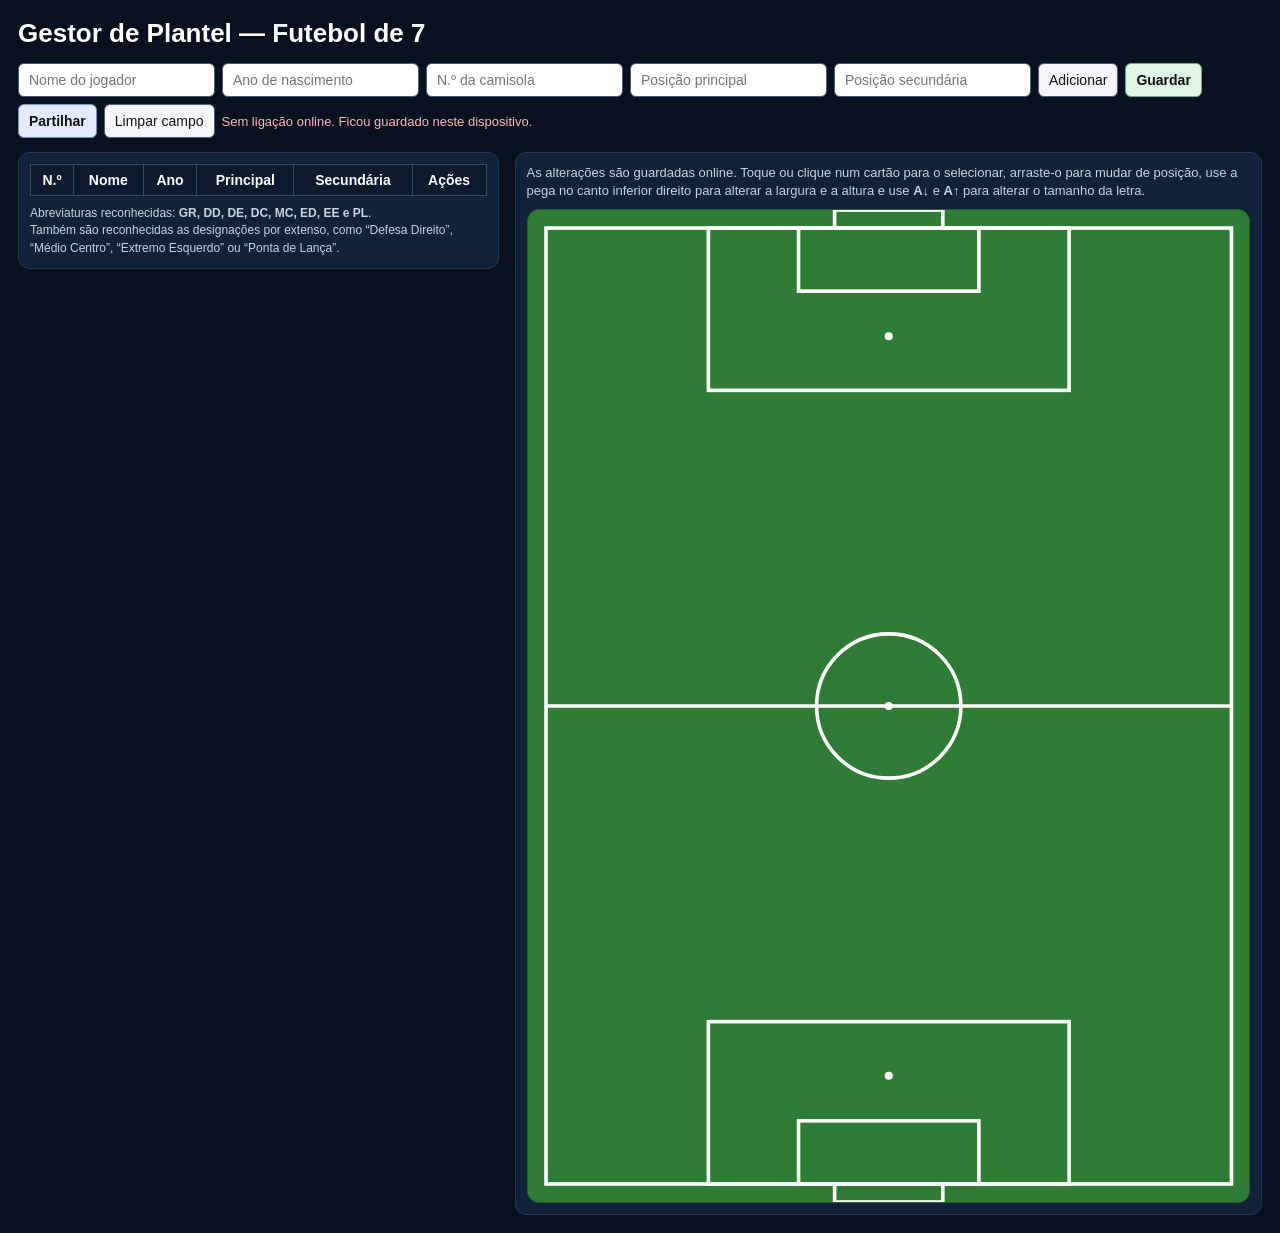
==== app.html @ 1495e764 "Add functional online app with persistent JSON storage" ====
<!DOCTYPE html><html lang="pt"><head><meta charset="UTF-8"><meta name="viewport" content="width=device-width,initial-scale=1"><title>Gestor de Plantel Futebol de 7</title><style>html,body{margin:0;min-height:100%;font-family:Arial;background:#08111f;color:#fff}body{display:flex;align-items:center;justify-content:center;padding:20px}main{text-align:center;background:#11213a;border:1px solid #29415f;border-radius:14px;padding:24px;width:min(520px,100%)}.s{width:42px;height:42px;margin:18px auto;border:4px solid #38506f;border-top-color:#dff4e4;border-radius:50%;animation:r .8s linear infinite}@keyframes r{to{transform:rotate(360deg)}}#e{color:#ffb6b6}</style></head><body><main><h1>Gestor de Plantel Futebol de 7</h1><div class="s"></div><p id="m">A abrir a aplicação…</p><p id="e"></p></main><script>(async()=>{const replacement="  let storageUri=\"\",remoteReady=false;\n  const DB_API=\"https://api.jsonstorage.net/v1/json\";\n  const CACHE_KEY=\"f7_cache_v3\",URI_KEY=\"f7_uri_v3\";\n\n  function setSaveStatus(message,isError=false){\n    els.saveStatus.textContent=message;\n    els.saveStatus.style.color=isError?\"#ffb6b6\":\"#cfe7d4\";\n  }\n\n  function getUri(){\n    const p=new URLSearchParams(location.hash.slice(1));\n    storageUri=p.get(\"db\")||localStorage.getItem(URI_KEY)||\"\";\n    if(storageUri){\n      localStorage.setItem(URI_KEY,storageUri);\n      history.replaceState(null,\"\",location.pathname+location.search+\"#db=\"+encodeURIComponent(storageUri));\n    }\n  }\n\n  function readEmbeddedState(){\n    try{\n      const p=JSON.parse(document.getElementById(\"embedded-state\").textContent||\"{}\");\n      return{players:Array.isArray(p.players)?p.players:[],updatedAt:Number(p.updatedAt)||0};\n    }catch{return{players:[],updatedAt:0}}\n  }\n\n  function localState(){\n    try{\n      const p=JSON.parse(localStorage.getItem(CACHE_KEY)||\"{}\");\n      return{players:Array.isArray(p.players)?p.players:[],updatedAt:Number(p.updatedAt)||0};\n    }catch{return{players:[],updatedAt:0}}\n  }\n\n  function cache(){\n    localStorage.setItem(CACHE_KEY,JSON.stringify({players:state.players,updatedAt:state.updatedAt}));\n  }\n\n  function save(){\n    state.updatedAt=Date.now();\n    cache();\n    if(remoteReady){\n      clearTimeout(saveTimer);\n      setSaveStatus(\"Alterações por guardar…\");\n      saveTimer=setTimeout(()=>guardarOnline(false),700);\n    }else{\n      saveAgain=true;\n      setSaveStatus(\"Guardado neste dispositivo. A sincronizar…\");\n    }\n  }\n\n  async function ensureDb(){\n    if(storageUri)return;\n    const r=await fetch(DB_API,{\n      method:\"POST\",\n      headers:{\"Content-Type\":\"application/json\"},\n      body:JSON.stringify({players:state.players,updatedAt:state.updatedAt||Date.now()})\n    });\n    const j=await r.json();\n    if(!r.ok||!j.uri)throw new Error(\"Não foi possível criar o armazenamento online.\");\n    storageUri=j.uri;\n    localStorage.setItem(URI_KEY,storageUri);\n    history.replaceState(null,\"\",location.pathname+location.search+\"#db=\"+encodeURIComponent(storageUri));\n  }\n\n  async function syncOnline(){\n    try{\n      getUri();\n      setSaveStatus(\"A ligar ao armazenamento online…\");\n      if(!storageUri){\n        await ensureDb();\n        remoteReady=true;\n        setSaveStatus(\"Armazenamento online criado.\");\n        return;\n      }\n      const r=await fetch(storageUri,{cache:\"no-store\"});\n      if(!r.ok)throw new Error();\n      const p=await r.json();\n      const remote={players:Array.isArray(p.players)?p.players:[],updatedAt:Number(p.updatedAt)||0};\n      if(remote.updatedAt>state.updatedAt){\n        state.players=remote.players;\n        state.updatedAt=remote.updatedAt;\n        cache();\n        render();\n      }\n      remoteReady=true;\n      if(state.updatedAt>remote.updatedAt||saveAgain){\n        saveAgain=false;\n        await guardarOnline(false);\n      }else setSaveStatus(\"Plantel online sincronizado.\");\n    }catch(e){\n      console.error(e);\n      setSaveStatus(\"Sem ligação online. Ficou guardado neste dispositivo.\",true);\n    }\n  }\n\n  function load(){\n    const e=readEmbeddedState(),l=localState(),n=l.updatedAt>e.updatedAt?l:e;\n    state.players=n.players;\n    state.updatedAt=n.updatedAt;\n    syncOnline();\n  }\n\n  async function guardarOnline(manual=true){\n    clearTimeout(saveTimer);\n    if(saving){saveAgain=true;return}\n    saving=true;\n    try{\n      await ensureDb();\n      remoteReady=true;\n      if(manual){state.updatedAt=Date.now();cache()}\n      setSaveStatus(\"A guardar online…\");\n      const r=await fetch(storageUri,{\n        method:\"PUT\",\n        headers:{\"Content-Type\":\"application/json\"},\n        body:JSON.stringify({players:state.players,updatedAt:state.updatedAt})\n      });\n      if(!r.ok)throw new Error();\n      setSaveStatus(\"Guardado online às \"+new Date().toLocaleTimeString(\"pt-PT\",{hour:\"2-digit\",minute:\"2-digit\"}));\n    }catch(e){\n      console.error(e);\n      remoteReady=false;\n      setSaveStatus(\"Erro online. Ficou guardado neste dispositivo.\",true);\n      if(manual)alert(\"Não foi possível guardar online neste momento.\");\n    }finally{\n      saving=false;\n      if(saveAgain&&remoteReady){saveAgain=false;saveTimer=setTimeout(()=>guardarOnline(false),150)}\n    }\n  }\n\n  async function partilharAplicacao(){\n    try{\n      await ensureDb();\n      const url=location.href;\n      if(navigator.share){\n        try{await navigator.share({title:\"Plantel Futebol de 7\",text:\"Ligação para abrir e editar o plantel.\",url});return}\n        catch(e){if(e&&e.name===\"AbortError\")return}\n      }\n      try{await navigator.clipboard.writeText(url);setSaveStatus(\"Ligação do plantel copiada.\")}\n      catch{prompt(\"Copie esta ligação do plantel:\",url)}\n    }catch{alert(\"Não foi possível preparar a ligação de partilha.\")}\n  }\n\n  function escapeHtml(value) {";try{const r=await fetch("./index.html?v=3",{cache:"no-store"});if(!r.ok)throw Error("Não foi possível carregar a aplicação.");const s=await r.text(),x=s.match(/const DATA='([^']+)'/);if(!x)throw Error("Dados da aplicação não encontrados.");if(!window.DecompressionStream)throw Error("Atualize o navegador.");const b=atob(x[1]),u=new Uint8Array(b.length);for(let i=0;i<b.length;i++)u[i]=b.charCodeAt(i);const h=await new Response(new Blob([u]).stream().pipeThrough(new DecompressionStream("gzip"))).text();const p=/  function getSiteId\(\) \{[\s\S]*?  function escapeHtml\(value\) \{/;if(!p.test(h))throw Error("Não foi possível ativar o armazenamento online.");document.open();document.write(h.replace(p,replacement));document.close()}catch(e){console.error(e);document.querySelector(".s").style.display="none";document.getElementById("m").textContent="Não foi possível abrir a aplicação.";document.getElementById("e").textContent=e.message}})();</script></body></html>
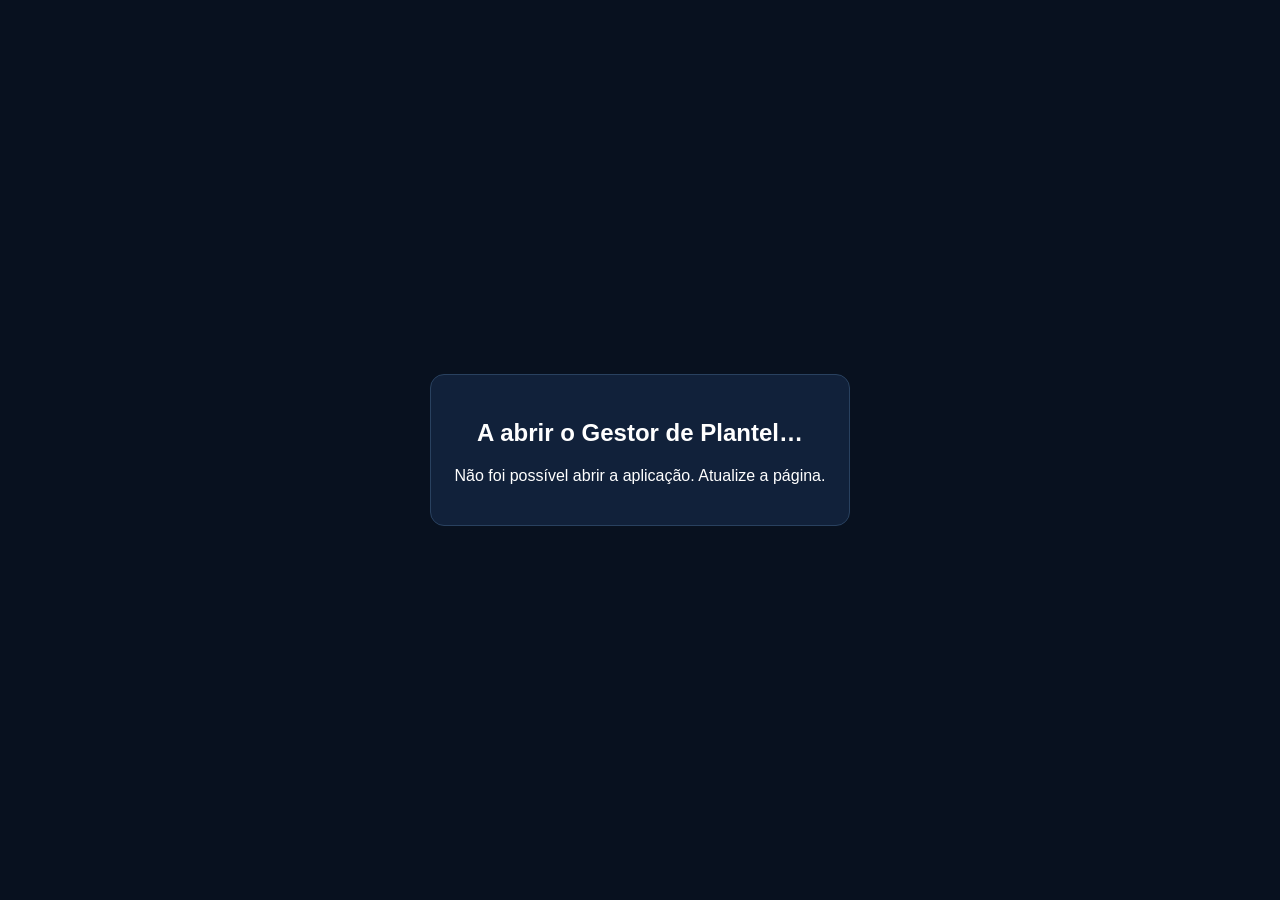
==== commit 117a4a6d: "Corrigir aplicação e armazenamento online" ====
--- a/app.html
+++ b/app.html
@@ -1 +1,64 @@
-<!DOCTYPE html><html lang="pt"><head><meta charset="UTF-8"><meta name="viewport" content="width=device-width,initial-scale=1"><title>Gestor de Plantel Futebol de 7</title><style>html,body{margin:0;min-height:100%;font-family:Arial;background:#08111f;color:#fff}body{display:flex;align-items:center;justify-content:center;padding:20px}main{text-align:center;background:#11213a;border:1px solid #29415f;border-radius:14px;padding:24px;width:min(520px,100%)}.s{width:42px;height:42px;margin:18px auto;border:4px solid #38506f;border-top-color:#dff4e4;border-radius:50%;animation:r .8s linear infinite}@keyframes r{to{transform:rotate(360deg)}}#e{color:#ffb6b6}</style></head><body><main><h1>Gestor de Plantel Futebol de 7</h1><div class="s"></div><p id="m">A abrir a aplicação…</p><p id="e"></p></main><script>(async()=>{const replacement="  let storageUri=\"\",remoteReady=false;\n  const DB_API=\"https://api.jsonstorage.net/v1/json\";\n  const CACHE_KEY=\"f7_cache_v3\",URI_KEY=\"f7_uri_v3\";\n\n  function setSaveStatus(message,isError=false){\n    els.saveStatus.textContent=message;\n    els.saveStatus.style.color=isError?\"#ffb6b6\":\"#cfe7d4\";\n  }\n\n  function getUri(){\n    const p=new URLSearchParams(location.hash.slice(1));\n    storageUri=p.get(\"db\")||localStorage.getItem(URI_KEY)||\"\";\n    if(storageUri){\n      localStorage.setItem(URI_KEY,storageUri);\n      history.replaceState(null,\"\",location.pathname+location.search+\"#db=\"+encodeURIComponent(storageUri));\n    }\n  }\n\n  function readEmbeddedState(){\n    try{\n      const p=JSON.parse(document.getElementById(\"embedded-state\").textContent||\"{}\");\n      return{players:Array.isArray(p.players)?p.players:[],updatedAt:Number(p.updatedAt)||0};\n    }catch{return{players:[],updatedAt:0}}\n  }\n\n  function localState(){\n    try{\n      const p=JSON.parse(localStorage.getItem(CACHE_KEY)||\"{}\");\n      return{players:Array.isArray(p.players)?p.players:[],updatedAt:Number(p.updatedAt)||0};\n    }catch{return{players:[],updatedAt:0}}\n  }\n\n  function cache(){\n    localStorage.setItem(CACHE_KEY,JSON.stringify({players:state.players,updatedAt:state.updatedAt}));\n  }\n\n  function save(){\n    state.updatedAt=Date.now();\n    cache();\n    if(remoteReady){\n      clearTimeout(saveTimer);\n      setSaveStatus(\"Alterações por guardar…\");\n      saveTimer=setTimeout(()=>guardarOnline(false),700);\n    }else{\n      saveAgain=true;\n      setSaveStatus(\"Guardado neste dispositivo. A sincronizar…\");\n    }\n  }\n\n  async function ensureDb(){\n    if(storageUri)return;\n    const r=await fetch(DB_API,{\n      method:\"POST\",\n      headers:{\"Content-Type\":\"application/json\"},\n      body:JSON.stringify({players:state.players,updatedAt:state.updatedAt||Date.now()})\n    });\n    const j=await r.json();\n    if(!r.ok||!j.uri)throw new Error(\"Não foi possível criar o armazenamento online.\");\n    storageUri=j.uri;\n    localStorage.setItem(URI_KEY,storageUri);\n    history.replaceState(null,\"\",location.pathname+location.search+\"#db=\"+encodeURIComponent(storageUri));\n  }\n\n  async function syncOnline(){\n    try{\n      getUri();\n      setSaveStatus(\"A ligar ao armazenamento online…\");\n      if(!storageUri){\n        await ensureDb();\n        remoteReady=true;\n        setSaveStatus(\"Armazenamento online criado.\");\n        return;\n      }\n      const r=await fetch(storageUri,{cache:\"no-store\"});\n      if(!r.ok)throw new Error();\n      const p=await r.json();\n      const remote={players:Array.isArray(p.players)?p.players:[],updatedAt:Number(p.updatedAt)||0};\n      if(remote.updatedAt>state.updatedAt){\n        state.players=remote.players;\n        state.updatedAt=remote.updatedAt;\n        cache();\n        render();\n      }\n      remoteReady=true;\n      if(state.updatedAt>remote.updatedAt||saveAgain){\n        saveAgain=false;\n        await guardarOnline(false);\n      }else setSaveStatus(\"Plantel online sincronizado.\");\n    }catch(e){\n      console.error(e);\n      setSaveStatus(\"Sem ligação online. Ficou guardado neste dispositivo.\",true);\n    }\n  }\n\n  function load(){\n    const e=readEmbeddedState(),l=localState(),n=l.updatedAt>e.updatedAt?l:e;\n    state.players=n.players;\n    state.updatedAt=n.updatedAt;\n    syncOnline();\n  }\n\n  async function guardarOnline(manual=true){\n    clearTimeout(saveTimer);\n    if(saving){saveAgain=true;return}\n    saving=true;\n    try{\n      await ensureDb();\n      remoteReady=true;\n      if(manual){state.updatedAt=Date.now();cache()}\n      setSaveStatus(\"A guardar online…\");\n      const r=await fetch(storageUri,{\n        method:\"PUT\",\n        headers:{\"Content-Type\":\"application/json\"},\n        body:JSON.stringify({players:state.players,updatedAt:state.updatedAt})\n      });\n      if(!r.ok)throw new Error();\n      setSaveStatus(\"Guardado online às \"+new Date().toLocaleTimeString(\"pt-PT\",{hour:\"2-digit\",minute:\"2-digit\"}));\n    }catch(e){\n      console.error(e);\n      remoteReady=false;\n      setSaveStatus(\"Erro online. Ficou guardado neste dispositivo.\",true);\n      if(manual)alert(\"Não foi possível guardar online neste momento.\");\n    }finally{\n      saving=false;\n      if(saveAgain&&remoteReady){saveAgain=false;saveTimer=setTimeout(()=>guardarOnline(false),150)}\n    }\n  }\n\n  async function partilharAplicacao(){\n    try{\n      await ensureDb();\n      const url=location.href;\n      if(navigator.share){\n        try{await navigator.share({title:\"Plantel Futebol de 7\",text:\"Ligação para abrir e editar o plantel.\",url});return}\n        catch(e){if(e&&e.name===\"AbortError\")return}\n      }\n      try{await navigator.clipboard.writeText(url);setSaveStatus(\"Ligação do plantel copiada.\")}\n      catch{prompt(\"Copie esta ligação do plantel:\",url)}\n    }catch{alert(\"Não foi possível preparar a ligação de partilha.\")}\n  }\n\n  function escapeHtml(value) {";try{const r=await fetch("./index.html?v=3",{cache:"no-store"});if(!r.ok)throw Error("Não foi possível carregar a aplicação.");const s=await r.text(),x=s.match(/const DATA='([^']+)'/);if(!x)throw Error("Dados da aplicação não encontrados.");if(!window.DecompressionStream)throw Error("Atualize o navegador.");const b=atob(x[1]),u=new Uint8Array(b.length);for(let i=0;i<b.length;i++)u[i]=b.charCodeAt(i);const h=await new Response(new Blob([u]).stream().pipeThrough(new DecompressionStream("gzip"))).text();const p=/  function getSiteId\(\) \{[\s\S]*?  function escapeHtml\(value\) \{/;if(!p.test(h))throw Error("Não foi possível ativar o armazenamento online.");document.open();document.write(h.replace(p,replacement));document.close()}catch(e){console.error(e);document.querySelector(".s").style.display="none";document.getElementById("m").textContent="Não foi possível abrir a aplicação.";document.getElementById("e").textContent=e.message}})();</script></body></html>+<!DOCTYPE html>
+<html lang="pt">
+<head><meta charset="UTF-8"><meta name="viewport" content="width=device-width,initial-scale=1">
+<title>Gestor de Plantel Futebol de 7</title>
+<style>
+body{margin:0;min-height:100vh;display:flex;align-items:center;justify-content:center;background:#08111f;color:#fff;font-family:Arial,sans-serif}
+.box{max-width:520px;margin:20px;padding:24px;border:1px solid #29415f;border-radius:14px;background:#11213a;text-align:center}
+.spinner{width:40px;height:40px;margin:18px auto;border:4px solid #38506f;border-top-color:#dff4e4;border-radius:50%;animation:s .8s linear infinite}@keyframes s{to{transform:rotate(360deg)}}
+</style></head><body>
+<div class="box"><h2>A abrir o Gestor de Plantel…</h2><div class="spinner"></div><p id="msg">A preparar a aplicação.</p></div>
+<script>
+(async()=>{
+const msg=document.getElementById("msg");
+try{
+  const src=await fetch("https://raw.githubusercontent.com/tiagoccPT/plantel-futebol7/main/index.html?"+Date.now(),{cache:"no-store"}).then(r=>{if(!r.ok)throw new Error("Fonte indisponível");return r.text()});
+  const m=src.match(/const DATA='([^']+)'/);
+  if(!m)throw new Error("Dados da aplicação não encontrados");
+  const bin=atob(m[1]),bytes=new Uint8Array(bin.length);
+  for(let i=0;i<bin.length;i++)bytes[i]=bin.charCodeAt(i);
+  let html=await new Response(new Blob([bytes]).stream().pipeThrough(new DecompressionStream("gzip"))).text();
+
+  html=html.replace(
+    '  const JSON_BLOB_ID = "__JSONBLOB_ID__";\n  const JSON_BLOB_URL = "https://jsonblob.com/api/jsonBlob/" + JSON_BLOB_ID;\n',
+    '  const LOCAL_STATE_KEY = "f7_plantel_state_v2";\n  const BLOB_ID_KEY = "f7_plantel_blob_id_v2";\n  let JSON_BLOB_ID = new URLSearchParams(location.hash.replace(/^#/, "")).get("blob") || localStorage.getItem(BLOB_ID_KEY) || "";\n  let JSON_BLOB_URL = JSON_BLOB_ID ? "https://jsonblob.com/api/jsonBlob/" + JSON_BLOB_ID : "";\n'
+  );
+
+  const start=html.indexOf("  function save() {");
+  const end=html.indexOf("  async function shareApp()");
+  if(start<0||end<0)throw new Error("Versão da aplicação não reconhecida");
+  const backend=`  function snapshot(){return{players:state.players,updatedAt:state.updatedAt}}
+  function saveLocal(){try{localStorage.setItem(LOCAL_STATE_KEY,JSON.stringify(snapshot()))}catch(e){console.warn(e)}}
+  function updateShareUrl(){if(!JSON_BLOB_ID)return;localStorage.setItem(BLOB_ID_KEY,JSON_BLOB_ID);const p=new URLSearchParams();p.set("blob",JSON_BLOB_ID);history.replaceState(null,"",location.pathname+location.search+"#"+p.toString())}
+  async function ensureOnlineBlob(){if(JSON_BLOB_URL)return JSON_BLOB_URL;const r=await fetch("https://jsonblob.com/api/jsonBlob",{method:"POST",headers:{"Content-Type":"application/json","Accept":"application/json"},body:JSON.stringify(snapshot())});if(!r.ok)throw new Error("Falha ao criar armazenamento");const loc=r.headers.get("Location")||r.headers.get("location"),hid=r.headers.get("X-jsonblob")||r.headers.get("x-jsonblob"),did=loc?loc.split("/").filter(Boolean).pop():"";JSON_BLOB_ID=hid||did;if(!JSON_BLOB_ID)throw new Error("Sem identificador");JSON_BLOB_URL="https://jsonblob.com/api/jsonBlob/"+JSON_BLOB_ID;updateShareUrl();return JSON_BLOB_URL}
+  function save(){state.updatedAt=Date.now();saveLocal();clearTimeout(saveTimer);setSaveStatus("Alterações por guardar…");saveTimer=setTimeout(()=>saveOnline(false),850)}
+  async function load(){setSaveStatus("A carregar o plantel…");try{const l=JSON.parse(localStorage.getItem(LOCAL_STATE_KEY)||"null");if(l&&Array.isArray(l.players)){state.players=l.players;state.updatedAt=Number(l.updatedAt)||0}}catch(e){console.warn(e)}
+    if(!JSON_BLOB_ID){try{await ensureOnlineBlob();setSaveStatus("Plantel online pronto.")}catch(e){console.warn(e);setSaveStatus("Modo local ativo. A app continua funcional.",true)}saveLocal();return}
+    JSON_BLOB_URL="https://jsonblob.com/api/jsonBlob/"+JSON_BLOB_ID;updateShareUrl();
+    try{const r=await fetch(JSON_BLOB_URL,{method:"GET",headers:{"Accept":"application/json"},cache:"no-store"});if(!r.ok)throw new Error("Falha ao carregar");const d=await r.json();if(Array.isArray(d.players)){state.players=d.players;state.updatedAt=Number(d.updatedAt)||0;saveLocal()}setSaveStatus("Plantel online carregado.")}catch(e){console.warn(e);setSaveStatus("Sem ligação online. A usar a cópia local.",true)}
+  }
+  async function saveOnline(manual=true){if(saving){saveAgain=true;return}clearTimeout(saveTimer);saving=true;state.updatedAt=Date.now();saveLocal();setSaveStatus("A guardar online…");
+    try{await ensureOnlineBlob();const r=await fetch(JSON_BLOB_URL,{method:"PUT",headers:{"Content-Type":"application/json","Accept":"application/json"},body:JSON.stringify(snapshot())});if(!r.ok)throw new Error("Falha ao guardar");const t=new Date().toLocaleTimeString("pt-PT",{hour:"2-digit",minute:"2-digit",second:"2-digit"});setSaveStatus("Guardado online às "+t)}
+    catch(e){console.warn(e);setSaveStatus("Guardado neste dispositivo. Online indisponível.",true);if(manual)alert("A aplicação ficou guardada neste dispositivo. A sincronização online não está disponível neste momento.")}
+    finally{saving=false;if(saveAgain){saveAgain=false;saveTimer=setTimeout(()=>saveOnline(false),150)}}
+  }
+
+`;
+  html=html.slice(0,start)+backend+html.slice(end);
+
+  const ss=html.indexOf("  async function shareApp()");
+  const se=html.indexOf("  function ",ss+10);
+  if(ss<0||se<0)throw new Error("Partilha não reconhecida");
+  const share=`  async function shareApp(){try{await ensureOnlineBlob()}catch(e){console.warn(e)}const url=location.href;try{if(navigator.share){await navigator.share({title:"Plantel Futebol de 7",text:"Plantel editável de futebol de 7.",url});return}}catch(e){if(e&&e.name==="AbortError")return}try{await navigator.clipboard.writeText(url);setSaveStatus("Ligação copiada.")}catch(e){prompt("Copie esta ligação:",url)}}
+
+`;
+  html=html.slice(0,ss)+share+html.slice(se);
+  html=html.replace("As alterações são guardadas online no mesmo plantel. Toque ou clique num","As alterações são guardadas automaticamente. Use <b>Partilhar</b> para abrir o mesmo plantel noutro dispositivo. Toque ou clique num");
+
+  document.open();document.write(html);document.close();
+}catch(e){
+  console.error(e);msg.textContent="Não foi possível abrir a aplicação. Atualize a página.";
+  document.querySelector(".spinner").style.display="none";
+}
+})();
+</script></body></html>
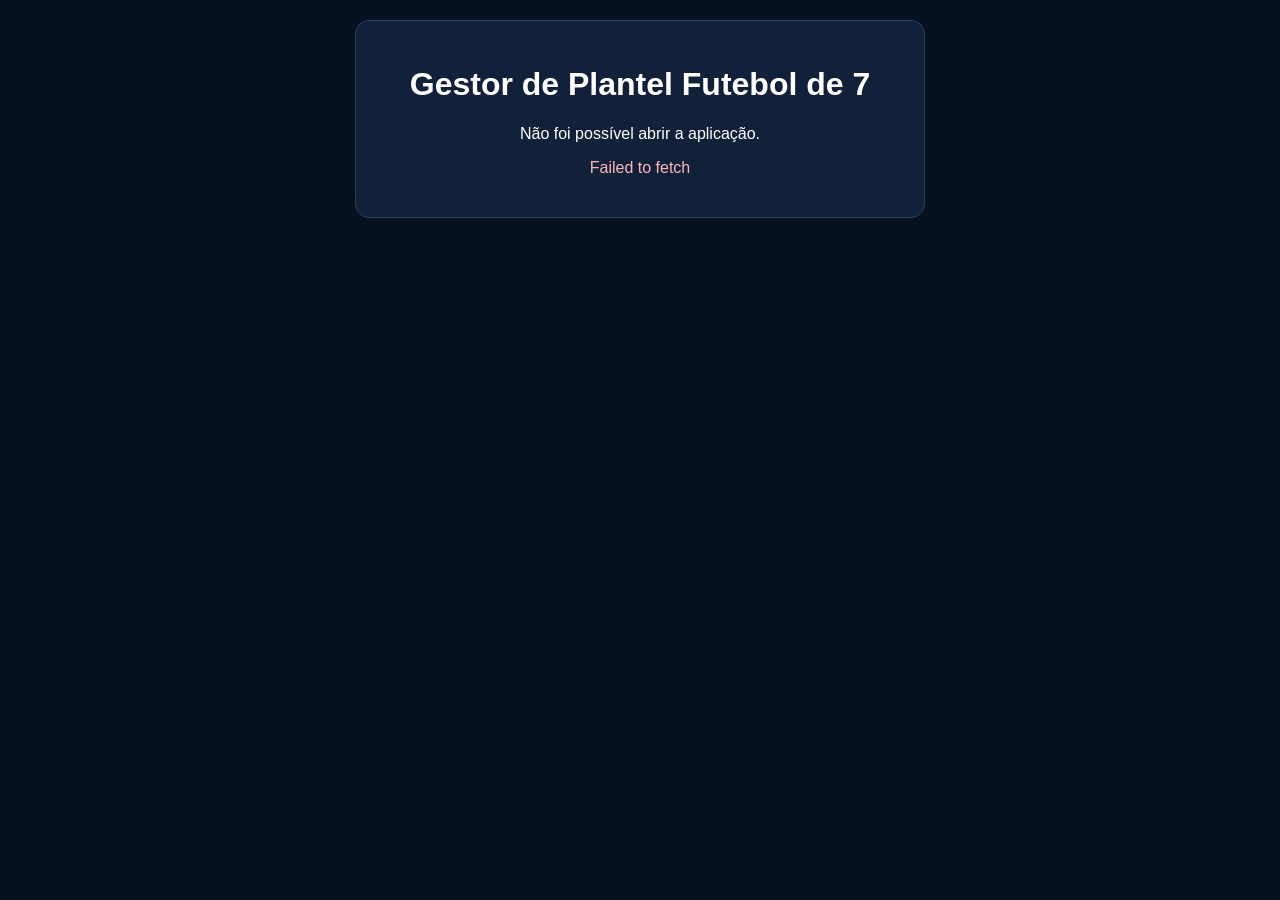
==== commit fc56a92d: "Tornar a aplicação online funcional e partilhável" ====
--- a/app.html
+++ b/app.html
@@ -1,64 +1,178 @@
 <!DOCTYPE html>
 <html lang="pt">
-<head><meta charset="UTF-8"><meta name="viewport" content="width=device-width,initial-scale=1">
+<head>
+<meta charset="UTF-8"><meta name="viewport" content="width=device-width,initial-scale=1">
 <title>Gestor de Plantel Futebol de 7</title>
 <style>
-body{margin:0;min-height:100vh;display:flex;align-items:center;justify-content:center;background:#08111f;color:#fff;font-family:Arial,sans-serif}
-.box{max-width:520px;margin:20px;padding:24px;border:1px solid #29415f;border-radius:14px;background:#11213a;text-align:center}
-.spinner{width:40px;height:40px;margin:18px auto;border:4px solid #38506f;border-top-color:#dff4e4;border-radius:50%;animation:s .8s linear infinite}@keyframes s{to{transform:rotate(360deg)}}
-</style></head><body>
-<div class="box"><h2>A abrir o Gestor de Plantel…</h2><div class="spinner"></div><p id="msg">A preparar a aplicação.</p></div>
+html,body{margin:0;min-height:100%;font-family:Arial;background:#08111f;color:#fff}
+body{display:flex;align-items:center;justify-content:center;padding:20px}
+main{text-align:center;background:#11213a;border:1px solid #29415f;border-radius:14px;padding:24px;width:min(520px,100%)}
+.s{width:42px;height:42px;margin:18px auto;border:4px solid #38506f;border-top-color:#dff4e4;border-radius:50%;animation:r .8s linear infinite}
+@keyframes r{to{transform:rotate(360deg)}}#e{color:#ffb6b6}
+</style></head>
+<body><main><h1>Gestor de Plantel Futebol de 7</h1><div class="s"></div><p id="m">A abrir a aplicação…</p><p id="e"></p></main>
 <script>
 (async()=>{
-const msg=document.getElementById("msg");
-try{
-  const src=await fetch("https://raw.githubusercontent.com/tiagoccPT/plantel-futebol7/main/index.html?"+Date.now(),{cache:"no-store"}).then(r=>{if(!r.ok)throw new Error("Fonte indisponível");return r.text()});
-  const m=src.match(/const DATA='([^']+)'/);
-  if(!m)throw new Error("Dados da aplicação não encontrados");
-  const bin=atob(m[1]),bytes=new Uint8Array(bin.length);
-  for(let i=0;i<bin.length;i++)bytes[i]=bin.charCodeAt(i);
-  let html=await new Response(new Blob([bytes]).stream().pipeThrough(new DecompressionStream("gzip"))).text();
+const replacement=`  let storageUri="",remoteReady=false;
+  const DB_API="https://api.jsonstorage.net/v1/json";
+  const CACHE_KEY="f7_cache_v3",URI_KEY="f7_uri_v3";
 
-  html=html.replace(
-    '  const JSON_BLOB_ID = "__JSONBLOB_ID__";\n  const JSON_BLOB_URL = "https://jsonblob.com/api/jsonBlob/" + JSON_BLOB_ID;\n',
-    '  const LOCAL_STATE_KEY = "f7_plantel_state_v2";\n  const BLOB_ID_KEY = "f7_plantel_blob_id_v2";\n  let JSON_BLOB_ID = new URLSearchParams(location.hash.replace(/^#/, "")).get("blob") || localStorage.getItem(BLOB_ID_KEY) || "";\n  let JSON_BLOB_URL = JSON_BLOB_ID ? "https://jsonblob.com/api/jsonBlob/" + JSON_BLOB_ID : "";\n'
-  );
-
-  const start=html.indexOf("  function save() {");
-  const end=html.indexOf("  async function shareApp()");
-  if(start<0||end<0)throw new Error("Versão da aplicação não reconhecida");
-  const backend=`  function snapshot(){return{players:state.players,updatedAt:state.updatedAt}}
-  function saveLocal(){try{localStorage.setItem(LOCAL_STATE_KEY,JSON.stringify(snapshot()))}catch(e){console.warn(e)}}
-  function updateShareUrl(){if(!JSON_BLOB_ID)return;localStorage.setItem(BLOB_ID_KEY,JSON_BLOB_ID);const p=new URLSearchParams();p.set("blob",JSON_BLOB_ID);history.replaceState(null,"",location.pathname+location.search+"#"+p.toString())}
-  async function ensureOnlineBlob(){if(JSON_BLOB_URL)return JSON_BLOB_URL;const r=await fetch("https://jsonblob.com/api/jsonBlob",{method:"POST",headers:{"Content-Type":"application/json","Accept":"application/json"},body:JSON.stringify(snapshot())});if(!r.ok)throw new Error("Falha ao criar armazenamento");const loc=r.headers.get("Location")||r.headers.get("location"),hid=r.headers.get("X-jsonblob")||r.headers.get("x-jsonblob"),did=loc?loc.split("/").filter(Boolean).pop():"";JSON_BLOB_ID=hid||did;if(!JSON_BLOB_ID)throw new Error("Sem identificador");JSON_BLOB_URL="https://jsonblob.com/api/jsonBlob/"+JSON_BLOB_ID;updateShareUrl();return JSON_BLOB_URL}
-  function save(){state.updatedAt=Date.now();saveLocal();clearTimeout(saveTimer);setSaveStatus("Alterações por guardar…");saveTimer=setTimeout(()=>saveOnline(false),850)}
-  async function load(){setSaveStatus("A carregar o plantel…");try{const l=JSON.parse(localStorage.getItem(LOCAL_STATE_KEY)||"null");if(l&&Array.isArray(l.players)){state.players=l.players;state.updatedAt=Number(l.updatedAt)||0}}catch(e){console.warn(e)}
-    if(!JSON_BLOB_ID){try{await ensureOnlineBlob();setSaveStatus("Plantel online pronto.")}catch(e){console.warn(e);setSaveStatus("Modo local ativo. A app continua funcional.",true)}saveLocal();return}
-    JSON_BLOB_URL="https://jsonblob.com/api/jsonBlob/"+JSON_BLOB_ID;updateShareUrl();
-    try{const r=await fetch(JSON_BLOB_URL,{method:"GET",headers:{"Accept":"application/json"},cache:"no-store"});if(!r.ok)throw new Error("Falha ao carregar");const d=await r.json();if(Array.isArray(d.players)){state.players=d.players;state.updatedAt=Number(d.updatedAt)||0;saveLocal()}setSaveStatus("Plantel online carregado.")}catch(e){console.warn(e);setSaveStatus("Sem ligação online. A usar a cópia local.",true)}
-  }
-  async function saveOnline(manual=true){if(saving){saveAgain=true;return}clearTimeout(saveTimer);saving=true;state.updatedAt=Date.now();saveLocal();setSaveStatus("A guardar online…");
-    try{await ensureOnlineBlob();const r=await fetch(JSON_BLOB_URL,{method:"PUT",headers:{"Content-Type":"application/json","Accept":"application/json"},body:JSON.stringify(snapshot())});if(!r.ok)throw new Error("Falha ao guardar");const t=new Date().toLocaleTimeString("pt-PT",{hour:"2-digit",minute:"2-digit",second:"2-digit"});setSaveStatus("Guardado online às "+t)}
-    catch(e){console.warn(e);setSaveStatus("Guardado neste dispositivo. Online indisponível.",true);if(manual)alert("A aplicação ficou guardada neste dispositivo. A sincronização online não está disponível neste momento.")}
-    finally{saving=false;if(saveAgain){saveAgain=false;saveTimer=setTimeout(()=>saveOnline(false),150)}}
+  function setSaveStatus(message,isError=false){
+    els.saveStatus.textContent=message;
+    els.saveStatus.style.color=isError?"#ffb6b6":"#cfe7d4";
   }
 
-`;
-  html=html.slice(0,start)+backend+html.slice(end);
+  function getUri(){
+    const p=new URLSearchParams(location.hash.slice(1));
+    storageUri=p.get("db")||localStorage.getItem(URI_KEY)||"";
+    if(storageUri){
+      localStorage.setItem(URI_KEY,storageUri);
+      history.replaceState(null,"",location.pathname+location.search+"#db="+encodeURIComponent(storageUri));
+    }
+  }
 
-  const ss=html.indexOf("  async function shareApp()");
-  const se=html.indexOf("  function ",ss+10);
-  if(ss<0||se<0)throw new Error("Partilha não reconhecida");
-  const share=`  async function shareApp(){try{await ensureOnlineBlob()}catch(e){console.warn(e)}const url=location.href;try{if(navigator.share){await navigator.share({title:"Plantel Futebol de 7",text:"Plantel editável de futebol de 7.",url});return}}catch(e){if(e&&e.name==="AbortError")return}try{await navigator.clipboard.writeText(url);setSaveStatus("Ligação copiada.")}catch(e){prompt("Copie esta ligação:",url)}}
+  function readEmbeddedState(){
+    try{
+      const p=JSON.parse(document.getElementById("embedded-state").textContent||"{}");
+      return{players:Array.isArray(p.players)?p.players:[],updatedAt:Number(p.updatedAt)||0};
+    }catch{return{players:[],updatedAt:0}}
+  }
 
-`;
-  html=html.slice(0,ss)+share+html.slice(se);
-  html=html.replace("As alterações são guardadas online no mesmo plantel. Toque ou clique num","As alterações são guardadas automaticamente. Use <b>Partilhar</b> para abrir o mesmo plantel noutro dispositivo. Toque ou clique num");
+  function localState(){
+    try{
+      const p=JSON.parse(localStorage.getItem(CACHE_KEY)||"{}");
+      return{players:Array.isArray(p.players)?p.players:[],updatedAt:Number(p.updatedAt)||0};
+    }catch{return{players:[],updatedAt:0}}
+  }
 
-  document.open();document.write(html);document.close();
+  function cache(){
+    localStorage.setItem(CACHE_KEY,JSON.stringify({players:state.players,updatedAt:state.updatedAt}));
+  }
+
+  function save(){
+    state.updatedAt=Date.now();
+    cache();
+    if(remoteReady){
+      clearTimeout(saveTimer);
+      setSaveStatus("Alterações por guardar…");
+      saveTimer=setTimeout(()=>guardarOnline(false),700);
+    }else{
+      saveAgain=true;
+      setSaveStatus("Guardado neste dispositivo. A sincronizar…");
+    }
+  }
+
+  async function ensureDb(){
+    if(storageUri)return;
+    const r=await fetch(DB_API,{
+      method:"POST",
+      headers:{"Content-Type":"application/json"},
+      body:JSON.stringify({players:state.players,updatedAt:state.updatedAt||Date.now()})
+    });
+    const j=await r.json();
+    if(!r.ok||!j.uri)throw new Error("Não foi possível criar o armazenamento online.");
+    storageUri=j.uri;
+    localStorage.setItem(URI_KEY,storageUri);
+    history.replaceState(null,"",location.pathname+location.search+"#db="+encodeURIComponent(storageUri));
+  }
+
+  async function syncOnline(){
+    try{
+      getUri();
+      setSaveStatus("A ligar ao armazenamento online…");
+      if(!storageUri){
+        await ensureDb();
+        remoteReady=true;
+        setSaveStatus("Armazenamento online criado.");
+        return;
+      }
+      const r=await fetch(storageUri,{cache:"no-store"});
+      if(!r.ok)throw new Error();
+      const p=await r.json();
+      const remote={players:Array.isArray(p.players)?p.players:[],updatedAt:Number(p.updatedAt)||0};
+      if(remote.updatedAt>state.updatedAt){
+        state.players=remote.players;
+        state.updatedAt=remote.updatedAt;
+        cache();
+        render();
+      }
+      remoteReady=true;
+      if(state.updatedAt>remote.updatedAt||saveAgain){
+        saveAgain=false;
+        await guardarOnline(false);
+      }else setSaveStatus("Plantel online sincronizado.");
+    }catch(e){
+      console.error(e);
+      setSaveStatus("Sem ligação online. Ficou guardado neste dispositivo.",true);
+    }
+  }
+
+  function load(){
+    const e=readEmbeddedState(),l=localState(),n=l.updatedAt>e.updatedAt?l:e;
+    state.players=n.players;
+    state.updatedAt=n.updatedAt;
+    syncOnline();
+  }
+
+  async function guardarOnline(manual=true){
+    clearTimeout(saveTimer);
+    if(saving){saveAgain=true;return}
+    saving=true;
+    try{
+      await ensureDb();
+      remoteReady=true;
+      if(manual){state.updatedAt=Date.now();cache()}
+      setSaveStatus("A guardar online…");
+      const r=await fetch(storageUri,{
+        method:"PUT",
+        headers:{"Content-Type":"application/json"},
+        body:JSON.stringify({players:state.players,updatedAt:state.updatedAt})
+      });
+      if(!r.ok)throw new Error();
+      setSaveStatus("Guardado online às "+new Date().toLocaleTimeString("pt-PT",{hour:"2-digit",minute:"2-digit"}));
+    }catch(e){
+      console.error(e);
+      remoteReady=false;
+      setSaveStatus("Erro online. Ficou guardado neste dispositivo.",true);
+      if(manual)alert("Não foi possível guardar online neste momento.");
+    }finally{
+      saving=false;
+      if(saveAgain&&remoteReady){saveAgain=false;saveTimer=setTimeout(()=>guardarOnline(false),150)}
+    }
+  }
+
+  async function partilharAplicacao(){
+    try{
+      await ensureDb();
+      const url=location.href;
+      if(navigator.share){
+        try{await navigator.share({title:"Plantel Futebol de 7",text:"Ligação para abrir e editar o plantel.",url});return}
+        catch(e){if(e&&e.name==="AbortError")return}
+      }
+      try{await navigator.clipboard.writeText(url);setSaveStatus("Ligação do plantel copiada.")}
+      catch{prompt("Copie esta ligação do plantel:",url)}
+    }catch{alert("Não foi possível preparar a ligação de partilha.")}
+  }
+
+  function escapeHtml(value) {`;
+
+try{
+  const r=await fetch("https://raw.githubusercontent.com/tiagoccPT/plantel-futebol7/main/index.html?"+Date.now(),{cache:"no-store"});
+  if(!r.ok)throw Error("Não foi possível carregar a aplicação.");
+  const s=await r.text(),x=s.match(/const DATA='([^']+)'/);
+  if(!x)throw Error("Dados da aplicação não encontrados.");
+  if(!window.DecompressionStream)throw Error("Atualize o navegador.");
+  const b=atob(x[1]),u=new Uint8Array(b.length);
+  for(let i=0;i<b.length;i++)u[i]=b.charCodeAt(i);
+  const h=await new Response(new Blob([u]).stream().pipeThrough(new DecompressionStream("gzip"))).text();
+  const p=/  function getSiteId\(\) \{[\s\S]*?  function escapeHtml\(value\) \{/;
+  if(!p.test(h))throw Error("Não foi possível ativar o armazenamento online.");
+  document.open();document.write(h.replace(p,replacement));document.close();
 }catch(e){
-  console.error(e);msg.textContent="Não foi possível abrir a aplicação. Atualize a página.";
-  document.querySelector(".spinner").style.display="none";
+  console.error(e);
+  document.querySelector(".s").style.display="none";
+  document.getElementById("m").textContent="Não foi possível abrir a aplicação.";
+  document.getElementById("e").textContent=e.message;
 }
 })();
 </script></body></html>
